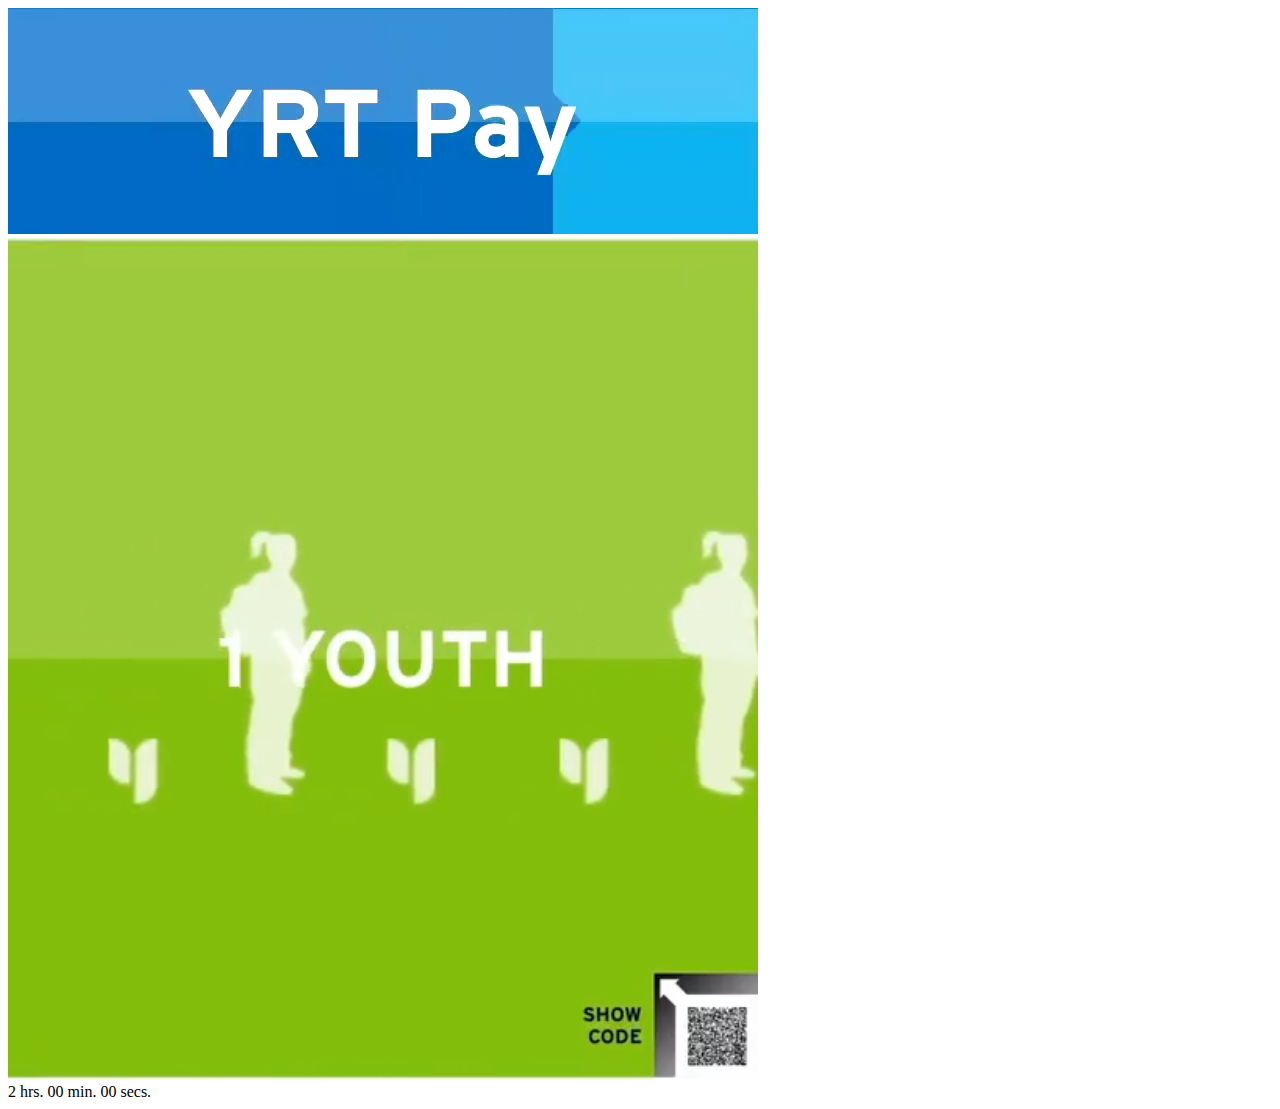
==== pass.html @ 33720312 "v0.1" ====
<!DOCTYPE html>
<html lang="en">
<head>
    <meta charset="UTF-8">
    <meta name="viewport" content="width=device-width, initial-scale=1.0">
    <title>Pass Page</title>
    <link rel="stylesheet" href="styles.css">
</head>
<body>
    <div id="pass-page">
        <div id="pass-info">
            <video id="bg-video-1" autoplay muted loop>
                <source src="videos/YRT Pay animation+text - 1.mp4" type="video/mp4">
            </video>
            <video id="bg-video-2" autoplay muted loop width="750px">
                <source src="videos/1 Youth animation+text+icons.mp4" type="video/mp4">
            </video>
        </div>

        <div id="countdown">
            <span id="timer">2 hrs. 00 min. 00 secs.</span>
        </div>
    </div>

    <script>
        const urlParams = new URLSearchParams(window.location.search);
        const passType = urlParams.get('type');
        document.title = passType + " Pass";

        let video1Visible = true;
        let timeRemaining = 2 * 60 * 60; // 2 hours in seconds

        function toggleVideo() {
            const video1 = document.getElementById('bg-video-1');
            const video2 = document.getElementById('bg-video-2');

            if (video1Visible) {
                video1.hidden = true;
                video2.hidden = false;
            } else {
                video1.hidden = false;
                video2.hidden = true;
            }
            video1Visible = !video1Visible;
        }

        function startCountdown() {
            setInterval(() => {
                let hours = Math.floor(timeRemaining / 3600);
                let minutes = Math.floor((timeRemaining % 3600) / 60);
                let seconds = timeRemaining % 60;

                document.getElementById("timer").innerText =
                    `${hours} hrs. ${minutes} min. ${seconds} secs.`;

                if (timeRemaining > 0) {
                    timeRemaining--;
                }
            }, 1000);
        }

        startCountdown();
    </script>
</body>
</html>
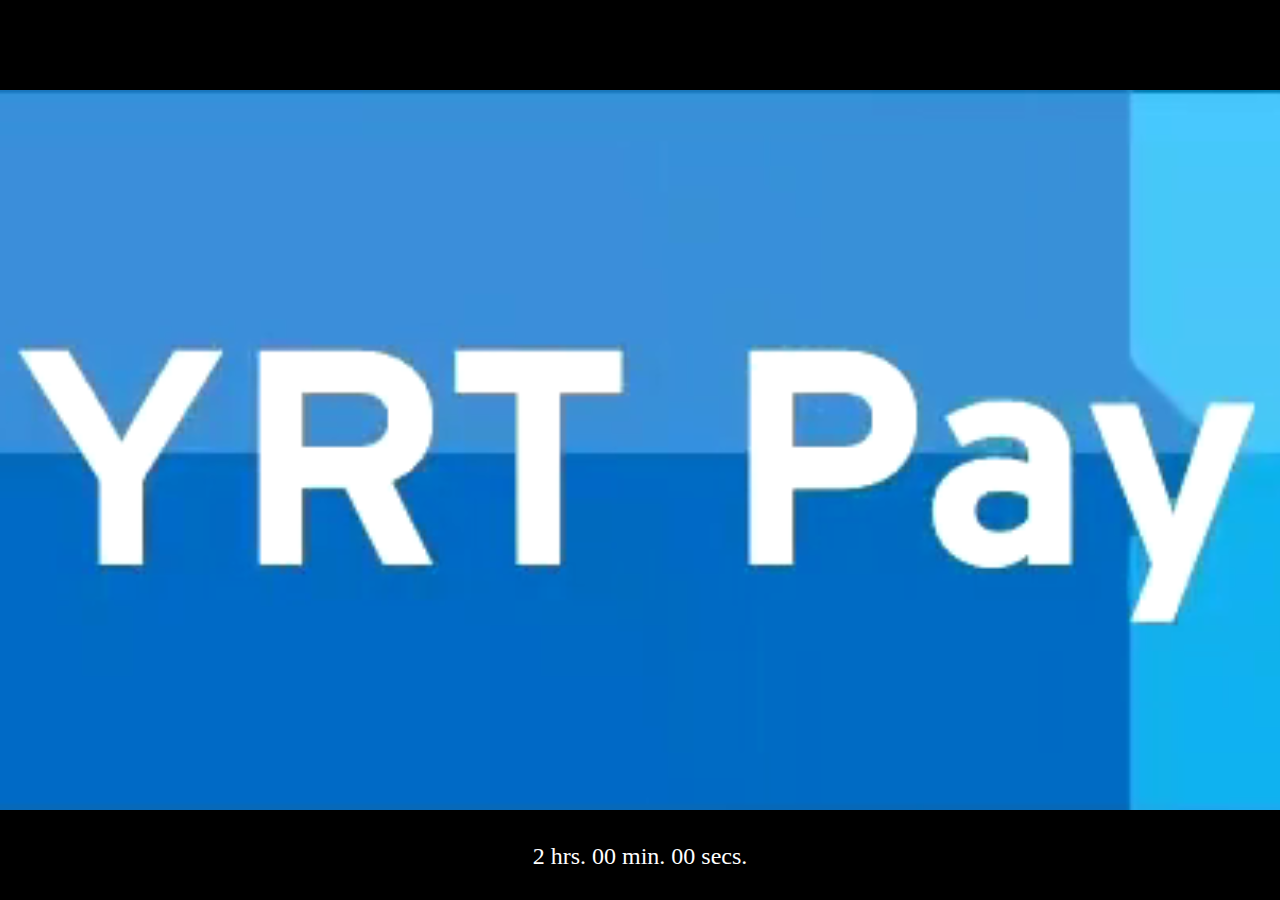
==== commit 76f36422: "v.1.2" ====
--- a/pass.html
+++ b/pass.html
@@ -5,6 +5,60 @@
     <meta name="viewport" content="width=device-width, initial-scale=1.0">
     <title>Pass Page</title>
     <link rel="stylesheet" href="styles.css">
+    <style>
+        /* Add responsive styles directly in the HTML for simplicity */
+        body, html {
+            margin: 0;
+            padding: 0;
+            height: 100%;
+            display: flex;
+            justify-content: center;
+            align-items: center;
+            background-color: #000; /* Optional background color */
+        }
+
+        #pass-page {
+            position: relative;
+            width: 100%;
+            height: 100%;
+            display: flex;
+            flex-direction: column;
+            justify-content: center;
+            align-items: center;
+        }
+
+        #pass-info {
+            position: relative;
+            width: 100%;
+            height: 80%; /* Adjust as needed */
+            display: flex;
+            justify-content: center;
+            align-items: center;
+        }
+
+        video {
+            width: 100%; /* Ensures video takes full width of container */
+            height: 100%; /* Ensures video takes full height of container */
+            object-fit: cover; /* Makes sure the video covers the entire container */
+        }
+
+        #countdown {
+            position: absolute;
+            bottom: 20px;
+            color: white;
+            font-size: 1.5rem;
+            background: rgba(0, 0, 0, 0.5); /* Transparent background */
+            padding: 10px 20px;
+            border-radius: 8px;
+            text-align: center;
+        }
+
+        @media (max-width: 768px) {
+            #countdown {
+                font-size: 1.2rem;
+            }
+        }
+    </style>
 </head>
 <body>
     <div id="pass-page">
@@ -12,7 +66,7 @@
             <video id="bg-video-1" autoplay muted loop>
                 <source src="videos/YRT Pay animation+text - 1.mp4" type="video/mp4">
             </video>
-            <video id="bg-video-2" autoplay muted loop width="750px">
+            <video id="bg-video-2" autoplay muted loop hidden>
                 <source src="videos/1 Youth animation+text+icons.mp4" type="video/mp4">
             </video>
         </div>
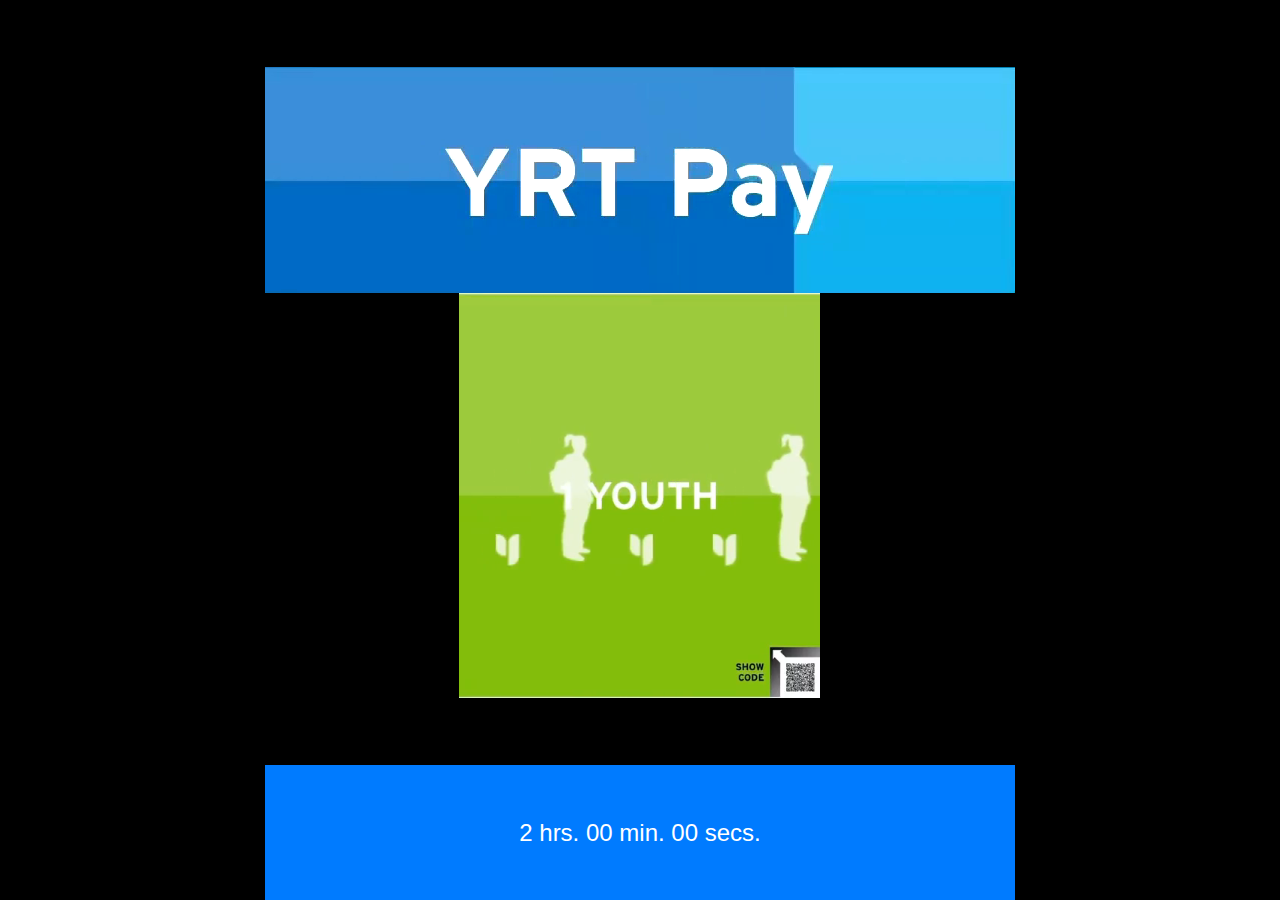
==== commit a113b966: "v.0.1.3" ====
--- a/pass.html
+++ b/pass.html
@@ -4,55 +4,58 @@
     <meta charset="UTF-8">
     <meta name="viewport" content="width=device-width, initial-scale=1.0">
     <title>Pass Page</title>
-    <link rel="stylesheet" href="styles.css">
     <style>
-        /* Add responsive styles directly in the HTML for simplicity */
-        body, html {
+        * {
             margin: 0;
             padding: 0;
+            box-sizing: border-box;
+        }
+
+        body, html {
             height: 100%;
             display: flex;
             justify-content: center;
             align-items: center;
-            background-color: #000; /* Optional background color */
+            background-color: #000;
+            font-family: Arial, sans-serif;
         }
 
         #pass-page {
-            position: relative;
             width: 100%;
             height: 100%;
             display: flex;
             flex-direction: column;
+            justify-content: space-between;
+        }
+
+        #pass-info {
+            display: flex;
+            flex-direction: column;
+            width: 100%;
+            flex-grow: 1; /* Allows video container to fill the remaining space */
             justify-content: center;
             align-items: center;
         }
 
-        #pass-info {
-            position: relative;
-            width: 100%;
-            height: 80%; /* Adjust as needed */
+        #pass-info video {
+            max-width: 100%;
+            max-height: 45vh; /* Videos take up a maximum of 45% of the screen height */
+            width: auto;
+            height: auto;
+            object-fit: contain; /* Ensures videos maintain aspect ratio and fit within the container */
+        }
+
+        #countdown {
+            height: 15vh; /* Use 15% of the screen height for the countdown */
             display: flex;
             justify-content: center;
             align-items: center;
+            color: white;
+            font-size: 1.5rem;
+            background-color: #007bff;
         }
 
-        video {
-            width: 100%; /* Ensures video takes full width of container */
-            height: 100%; /* Ensures video takes full height of container */
-            object-fit: cover; /* Makes sure the video covers the entire container */
-        }
-
-        #countdown {
-            position: absolute;
-            bottom: 20px;
-            color: white;
-            font-size: 1.5rem;
-            background: rgba(0, 0, 0, 0.5); /* Transparent background */
-            padding: 10px 20px;
-            border-radius: 8px;
-            text-align: center;
-        }
-
+        /* Mobile responsiveness */
         @media (max-width: 768px) {
             #countdown {
                 font-size: 1.2rem;
@@ -66,7 +69,7 @@
             <video id="bg-video-1" autoplay muted loop>
                 <source src="videos/YRT Pay animation+text - 1.mp4" type="video/mp4">
             </video>
-            <video id="bg-video-2" autoplay muted loop hidden>
+            <video id="bg-video-2" autoplay muted loop>
                 <source src="videos/1 Youth animation+text+icons.mp4" type="video/mp4">
             </video>
         </div>
@@ -81,22 +84,7 @@
         const passType = urlParams.get('type');
         document.title = passType + " Pass";
 
-        let video1Visible = true;
         let timeRemaining = 2 * 60 * 60; // 2 hours in seconds
-
-        function toggleVideo() {
-            const video1 = document.getElementById('bg-video-1');
-            const video2 = document.getElementById('bg-video-2');
-
-            if (video1Visible) {
-                video1.hidden = true;
-                video2.hidden = false;
-            } else {
-                video1.hidden = false;
-                video2.hidden = true;
-            }
-            video1Visible = !video1Visible;
-        }
 
         function startCountdown() {
             setInterval(() => {
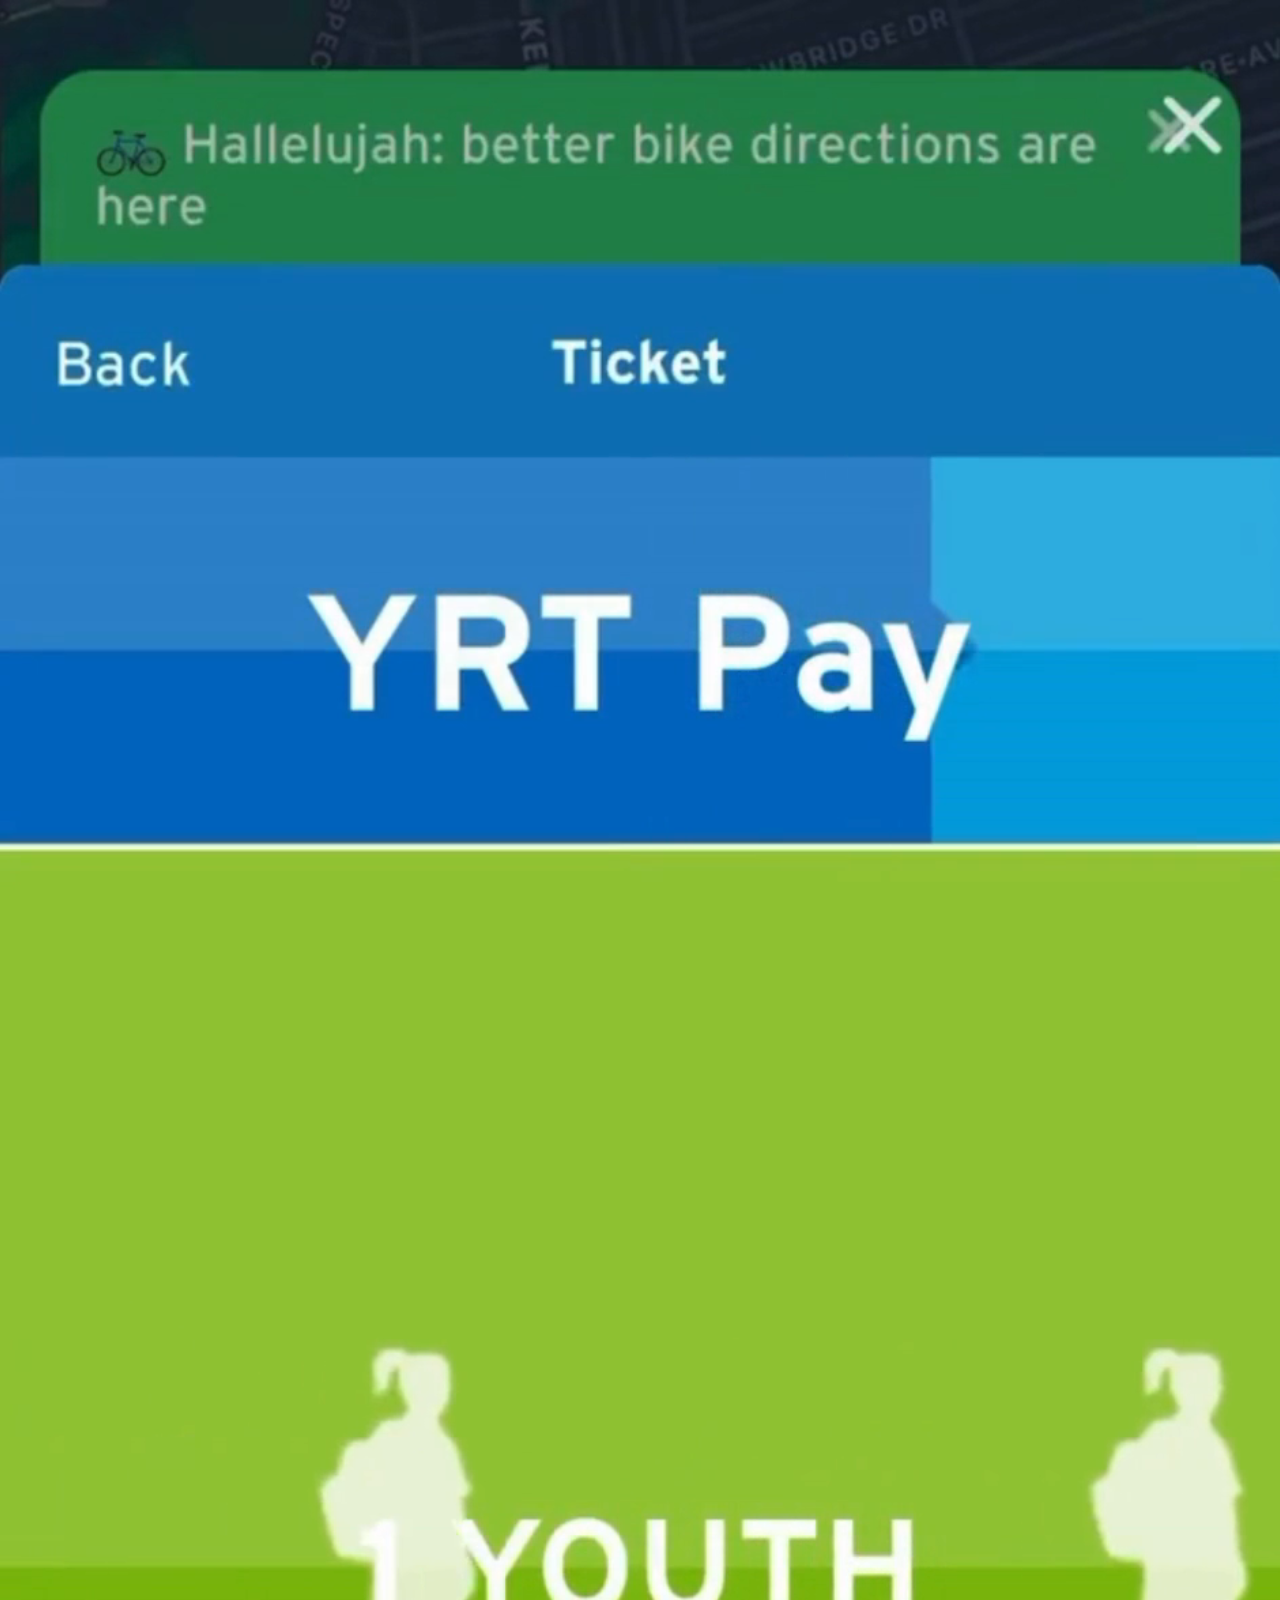
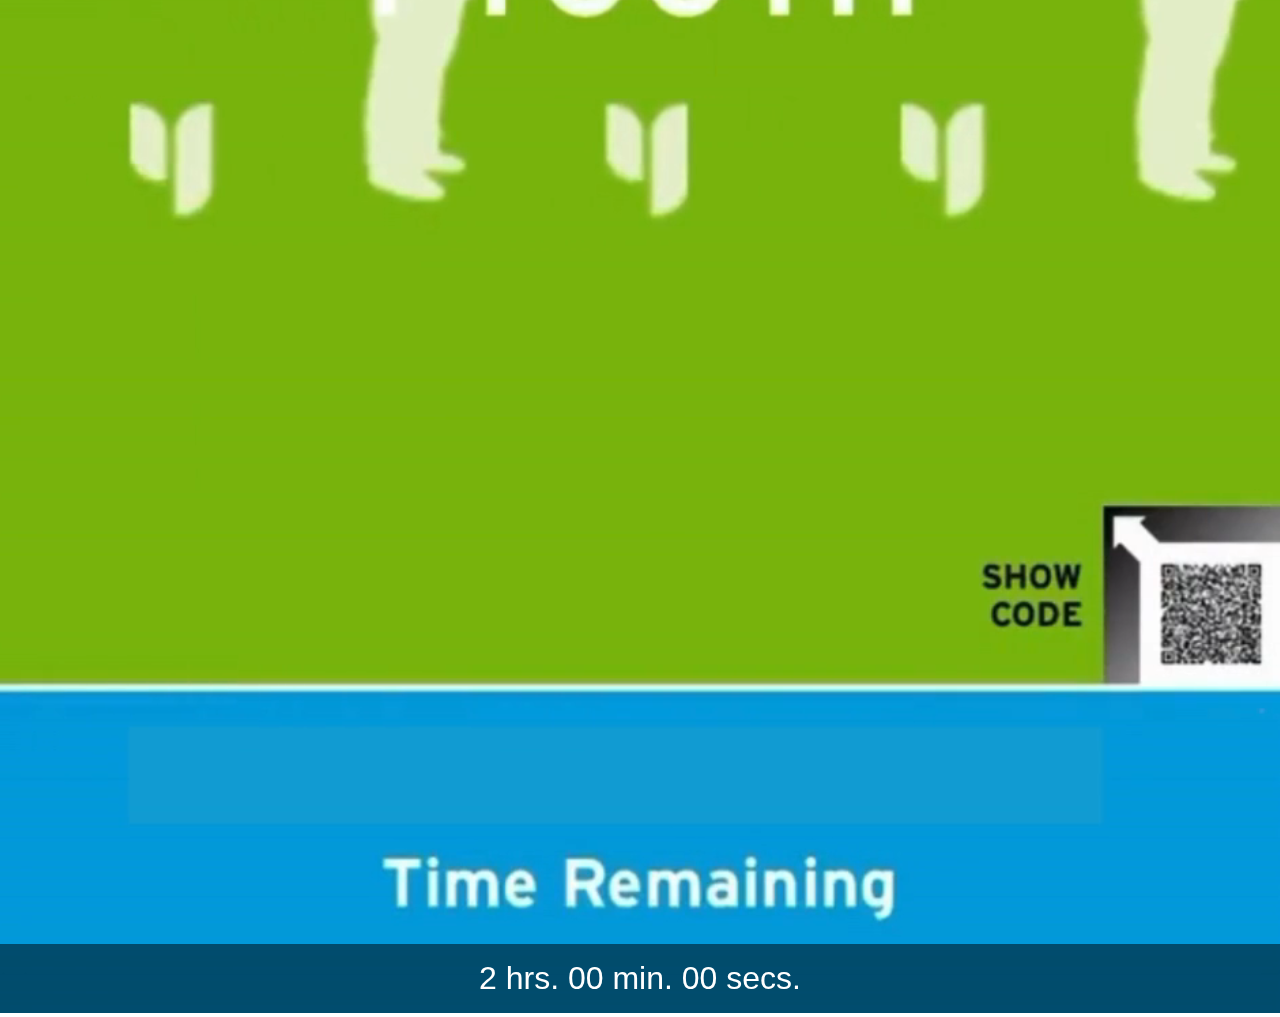
==== commit 0506e41c: "v.0.1.4" ====
--- a/pass.html
+++ b/pass.html
@@ -5,61 +5,41 @@
     <meta name="viewport" content="width=device-width, initial-scale=1.0">
     <title>Pass Page</title>
     <style>
-        * {
+        body {
             margin: 0;
             padding: 0;
-            box-sizing: border-box;
-        }
-
-        body, html {
-            height: 100%;
-            display: flex;
-            justify-content: center;
-            align-items: center;
-            background-color: #000;
             font-family: Arial, sans-serif;
         }
 
         #pass-page {
-            width: 100%;
-            height: 100%;
+            height: 100vh;
             display: flex;
             flex-direction: column;
             justify-content: space-between;
         }
 
         #pass-info {
-            display: flex;
-            flex-direction: column;
-            width: 100%;
-            flex-grow: 1; /* Allows video container to fill the remaining space */
-            justify-content: center;
-            align-items: center;
+            flex-grow: 1;
+            position: relative;
         }
 
         #pass-info video {
-            max-width: 100%;
-            max-height: 45vh; /* Videos take up a maximum of 45% of the screen height */
-            width: auto;
-            height: auto;
-            object-fit: contain; /* Ensures videos maintain aspect ratio and fit within the container */
+            width: 100%;
+            height: 100%;
+            object-fit: cover; /* Cover the entire container */
         }
 
         #countdown {
-            height: 15vh; /* Use 15% of the screen height for the countdown */
-            display: flex;
-            justify-content: center;
-            align-items: center;
+            position: absolute;
+            bottom: 0;
+            left: 0;
+            right: 0;
+            padding: 1rem;
+            background-color: rgba(0, 0, 0, 0.5);
             color: white;
-            font-size: 1.5rem;
-            background-color: #007bff;
-        }
-
-        /* Mobile responsiveness */
-        @media (max-width: 768px) {
-            #countdown {
-                font-size: 1.2rem;
-            }
+            font-size: 2rem;
+            text-align: center;
+            z-index: 100;
         }
     </style>
 </head>
@@ -67,20 +47,16 @@
     <div id="pass-page">
         <div id="pass-info">
             <video id="bg-video-1" autoplay muted loop>
-                <source src="videos/YRT Pay animation+text - 1.mp4" type="video/mp4">
+                <source src="videos/YRT Pay animations-notime-noqr.mp4" type="video/mp4">
             </video>
-            <video id="bg-video-2" autoplay muted loop>
-                <source src="videos/1 Youth animation+text+icons.mp4" type="video/mp4">
-            </video>
-        </div>
-
-        <div id="countdown">
-            <span id="timer">2 hrs. 00 min. 00 secs.</span>
+            <div id="countdown">
+                <span id="timer">2 hrs. 00 min. 00 secs.</span>
+            </div>
         </div>
     </div>
 
     <script>
-        const urlParams = new URLSearchParams(window.location.search);
+       const urlParams = new URLSearchParams(window.location.search);
         const passType = urlParams.get('type');
         document.title = passType + " Pass";
 
@@ -104,4 +80,4 @@
         startCountdown();
     </script>
 </body>
-</html>
+</html>